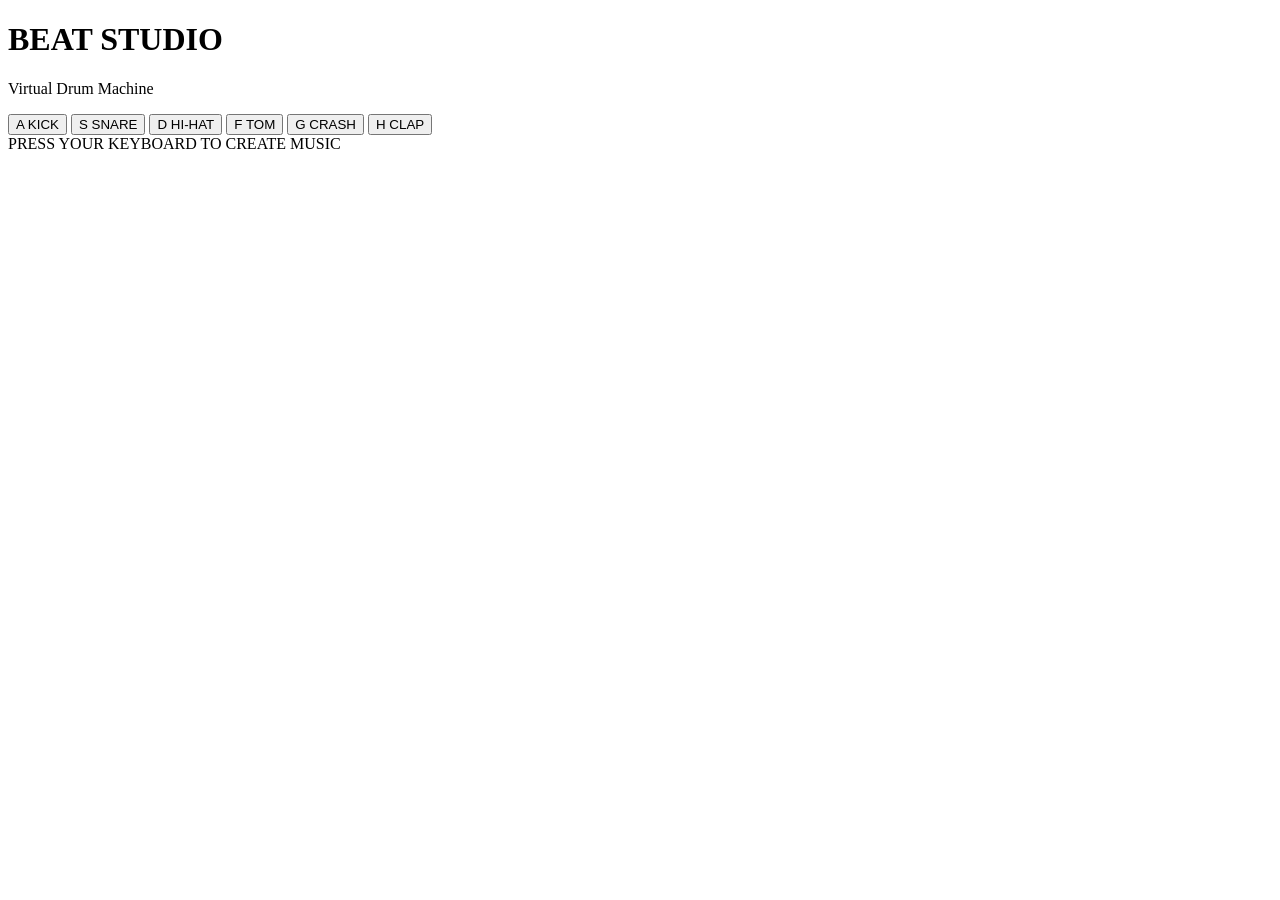
==== index.html.html @ 6c2af548 "Add files via upload" ====
<!DOCTYPE html>
<html lang="en">
<head>
    <meta charset="UTF-8">
    <meta name="viewport" content="width=device-width, initial-scale=1.0">
    <title>🔊🔊🎶🎶🎵🥁🥁🥁Drum📼📼Player🥁🥁🥁🎶🎶🎵🔊🔊</title>
    <link rel="stylesheet" href="project.css">
</head>
<body>
    
    <div class="container">

    <div class="header">
        <h1>BEAT STUDIO</h1>
        <p>Virtual Drum Machine</p>
    </div>

    <div class="drum-container">

        <button class="drum-pad" onclick="playKick()" data-key="a">
            <span class="key">A</span>
            <span class="sound">KICK</span>
        </button>

        <button class="drum-pad" data-key="s">
            <span class="key">S</span>
            <span class="sound">SNARE</span>
        </button>

        <button class="drum-pad" data-key="d">
            <span class="key">D</span>
            <span class="sound">HI-HAT</span>
        </button>

        <button class="drum-pad" data-key="f">
            <span class="key">F</span>
            <span class="sound">TOM</span>
        </button>

        <button class="drum-pad" data-key="g">
            <span class="key">G</span>
            <span class="sound">CRASH</span>
        </button>

        <button class="drum-pad" data-key="h">
            <span class="key">H</span>
            <span class="sound">CLAP</span>
        </button>

    </div>

    <div class="footer">
        PRESS YOUR KEYBOARD TO CREATE MUSIC
    </div>

</div>
<script src="project.js">
    
</script>
    
</body>
</html>
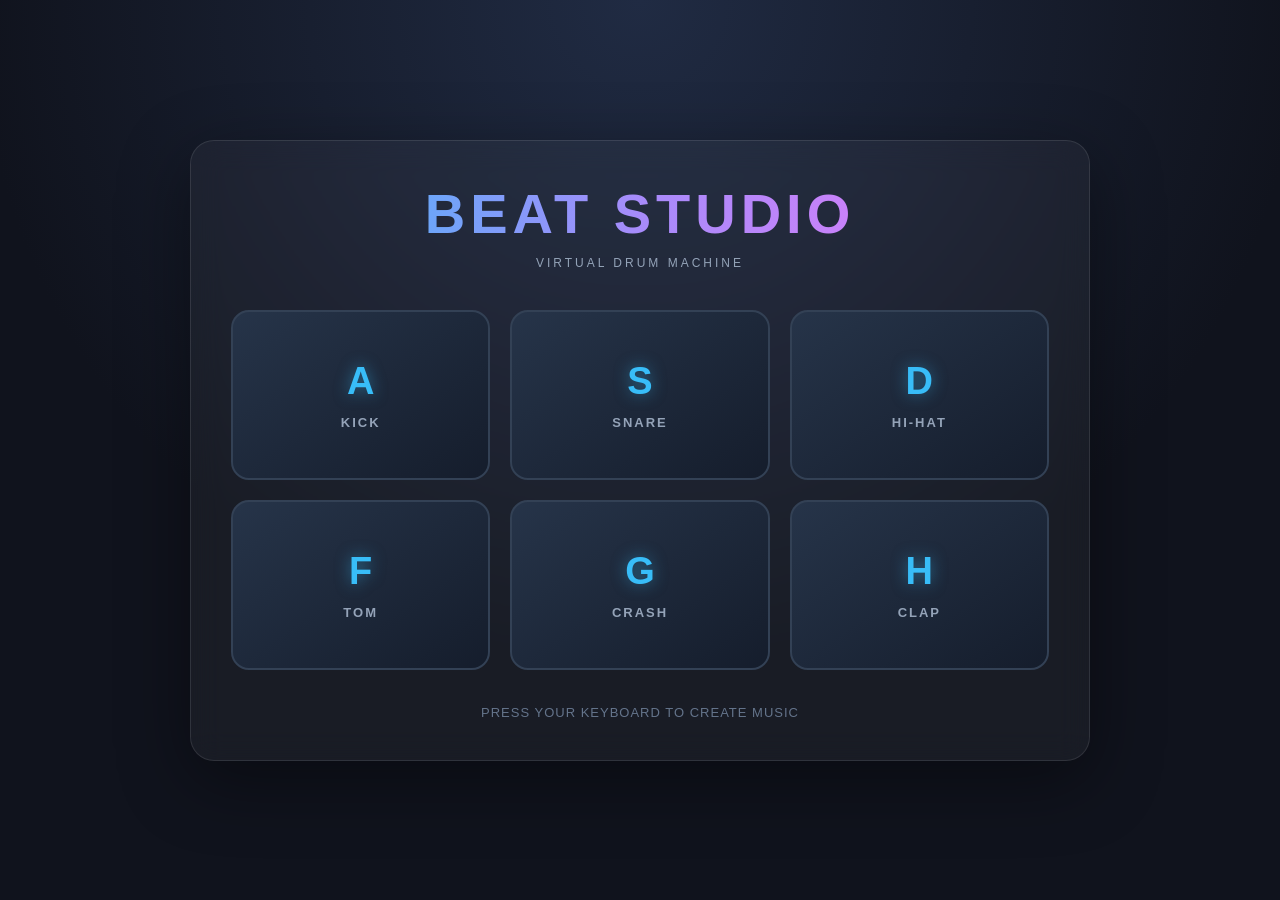
==== commit 808f8b0d: "Update index.html.html" ====
--- a/index.html.html
+++ b/index.html.html
@@ -4,7 +4,7 @@
     <meta charset="UTF-8">
     <meta name="viewport" content="width=device-width, initial-scale=1.0">
     <title>🔊🔊🎶🎶🎵🥁🥁🥁Drum📼📼Player🥁🥁🥁🎶🎶🎵🔊🔊</title>
-    <link rel="stylesheet" href="project.css">
+    <link rel="stylesheet" href="style.css.css">
 </head>
 <body>
     
@@ -54,7 +54,7 @@
     </div>
 
 </div>
-<script src="project.js">
+<script src="Script.js.js">
     
 </script>
     
--- a/style.css.css
+++ b/style.css.css
@@ -0,0 +1,245 @@
+
+/* =================================
+   1. GLOBAL SETTINGS
+================================= */
+
+* {
+    margin: 0;
+    padding: 0;
+    box-sizing: border-box;
+}
+
+body {
+    min-height: 100vh;
+    font-family: 'Segoe UI', Arial, sans-serif;
+    background: radial-gradient(
+        circle at top,
+        #202b43,
+        #10131d 60%
+    );
+    color: #f8fafc;
+
+    display: flex;
+    justify-content: center;
+    align-items: center;
+
+    padding: 30px;
+}
+
+
+/* =================================
+   2. MAIN CONTAINER
+================================= */
+
+.container {
+    width: 100%;
+    max-width: 900px;
+
+    padding: 40px;
+
+    background: rgba(255, 255, 255, 0.04);
+
+    border: 1px solid rgba(255, 255, 255, 0.1);
+
+    border-radius: 24px;
+
+    box-shadow: 0 20px 70px rgba(0, 0, 0, 0.4);
+
+    backdrop-filter: blur(15px);
+}
+
+
+/* =================================
+   3. HEADER
+================================= */
+
+.header {
+    text-align: center;
+    margin-bottom: 40px;
+}
+
+.header h1 {
+    font-size: clamp(2rem, 5vw, 3.5rem);
+    font-weight: 800;
+    letter-spacing: 5px;
+
+    background: linear-gradient(
+        90deg,
+        #38bdf8,
+        #a78bfa,
+        #e879f9
+    );
+
+    -webkit-background-clip: text;
+    background-clip: text;
+    color: transparent;
+}
+
+.header p {
+    margin-top: 10px;
+    color: #94a3b8;
+    letter-spacing: 3px;
+    font-size: 12px;
+    text-transform: uppercase;
+}
+
+
+/* =================================
+   4. DRUM PAD GRID
+================================= */
+
+.drum-container {
+    display: grid;
+
+    grid-template-columns: repeat(3, 1fr);
+
+    gap: 20px;
+}
+
+
+/* =================================
+   5. INDIVIDUAL DRUM PADS
+================================= */
+
+.drum-pad {
+    position: relative;
+
+    min-height: 170px;
+
+    background: linear-gradient(
+        145deg,
+        #263449,
+        #151d2c
+    );
+
+    border: 2px solid #334155;
+
+    border-radius: 18px;
+
+    color: white;
+
+    cursor: pointer;
+
+    display: flex;
+    flex-direction: column;
+    justify-content: center;
+    align-items: center;
+
+    gap: 12px;
+
+    transition:
+        transform 0.15s ease,
+        border-color 0.2s ease,
+        box-shadow 0.2s ease,
+        background 0.2s ease;
+
+    overflow: hidden;
+}
+
+
+/* Keyboard key */
+
+.drum-pad .key {
+    font-size: 38px;
+    font-weight: 800;
+
+    color: #38bdf8;
+
+    text-shadow: 0 0 15px rgba(56, 189, 248, 0.5);
+}
+
+
+/* Drum name */
+
+.drum-pad .sound {
+    font-size: 13px;
+    letter-spacing: 2px;
+
+    color: #94a3b8;
+    font-weight: 600;
+}
+
+
+/* =================================
+   6. HOVER EFFECT
+================================= */
+
+.drum-pad:hover {
+    transform: translateY(-5px);
+
+    border-color: #38bdf8;
+
+    box-shadow:
+        0 0 15px rgba(56, 189, 248, 0.2),
+        0 10px 25px rgba(0, 0, 0, 0.3);
+}
+
+
+/* =================================
+   7. ACTIVE / PRESSED EFFECT
+================================= */
+
+.drum-pad.active {
+    transform: scale(0.94);
+
+    background: linear-gradient(
+        145deg,
+        #164e63,
+        #1e293b
+    );
+
+    border-color: #38bdf8;
+
+    box-shadow:
+        0 0 20px rgba(56, 189, 248, 0.6),
+        inset 0 0 15px rgba(56, 189, 248, 0.2);
+}
+
+.drum-pad.active .key {
+    color: #ffffff;
+    text-shadow: 0 0 20px #38bdf8;
+}
+
+
+/* =================================
+   8. FOOTER
+================================= */
+
+.footer {
+    text-align: center;
+    margin-top: 35px;
+
+    color: #64748b;
+    font-size: 13px;
+    letter-spacing: 1px;
+}
+
+
+/* =================================
+   9. RESPONSIVE DESIGN
+================================= */
+
+@media (max-width: 600px) {
+
+    body {
+        padding: 15px;
+    }
+
+    .container {
+        padding: 22px;
+    }
+
+    .drum-container {
+        grid-template-columns: repeat(2, 1fr);
+        gap: 12px;
+    }
+
+    .drum-pad {
+        min-height: 130px;
+    }
+
+    .drum-pad .key {
+        font-size: 30px;
+    }
+
+}
